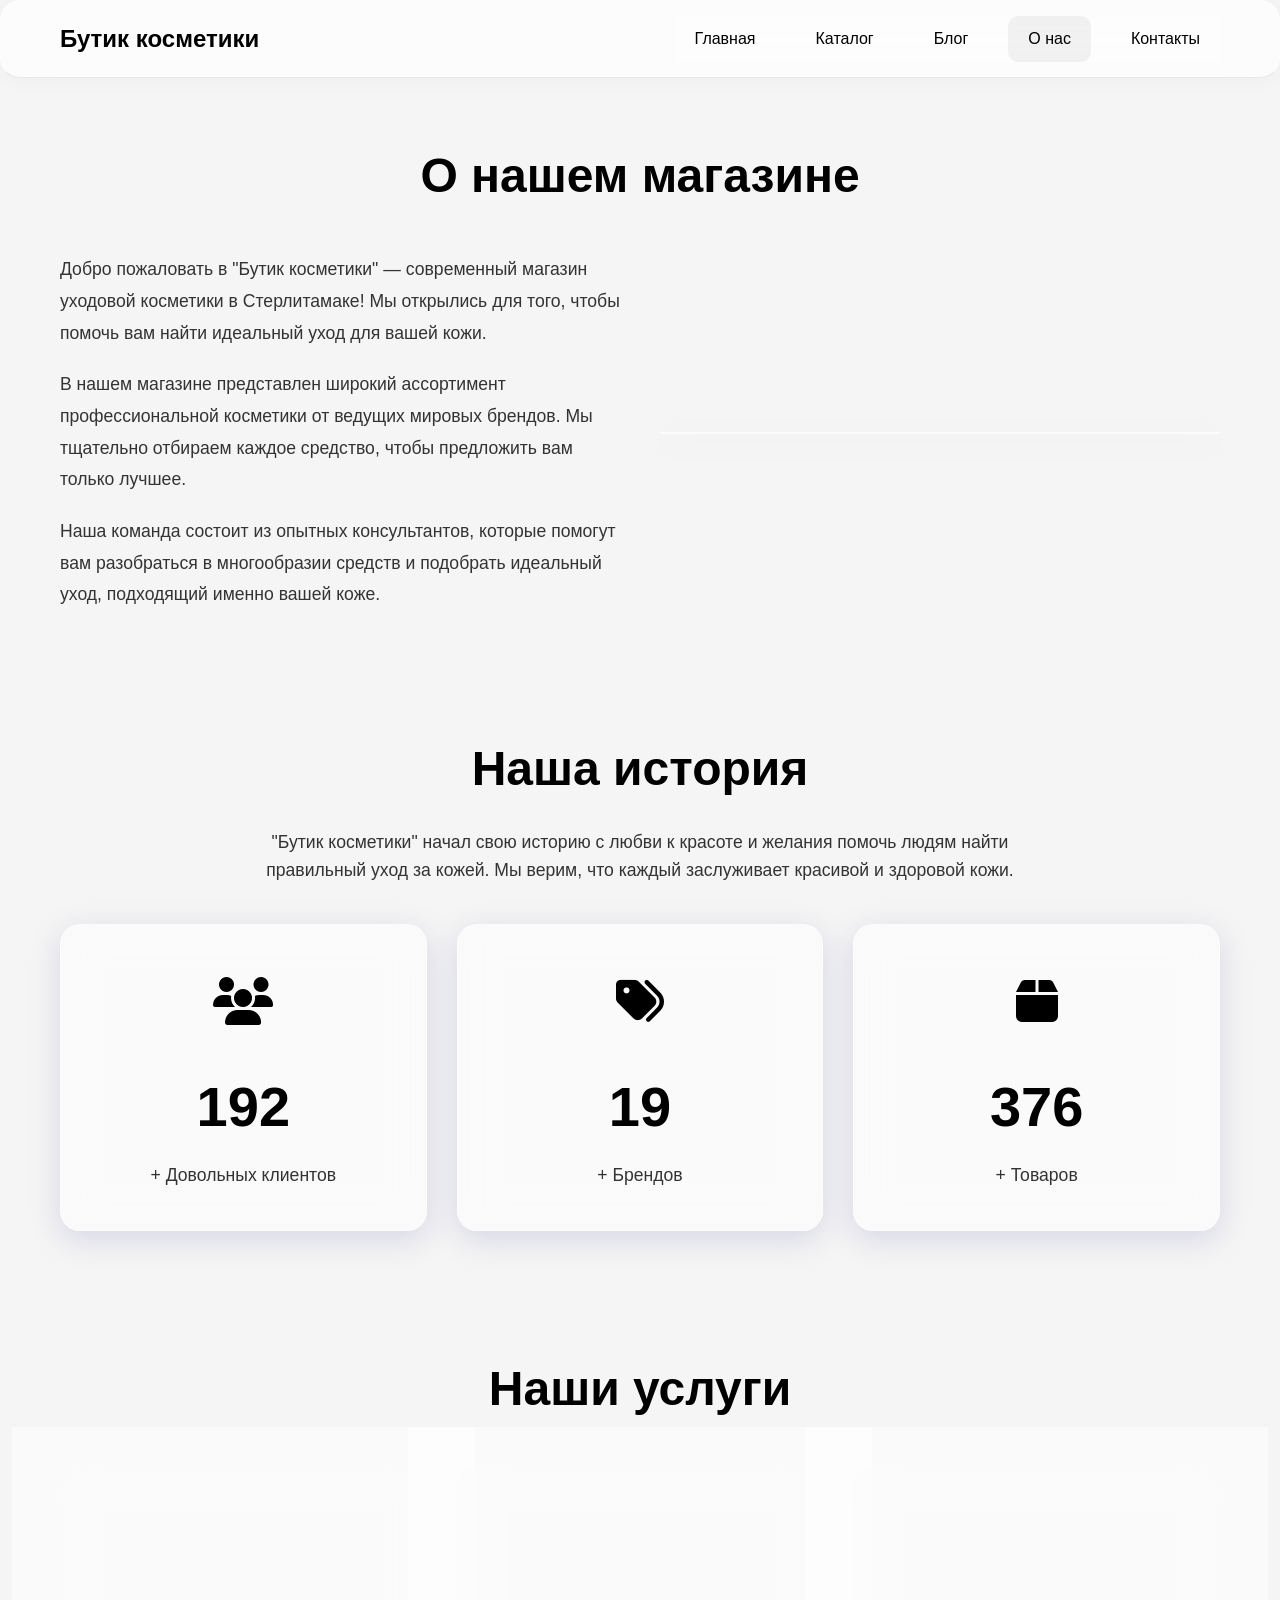
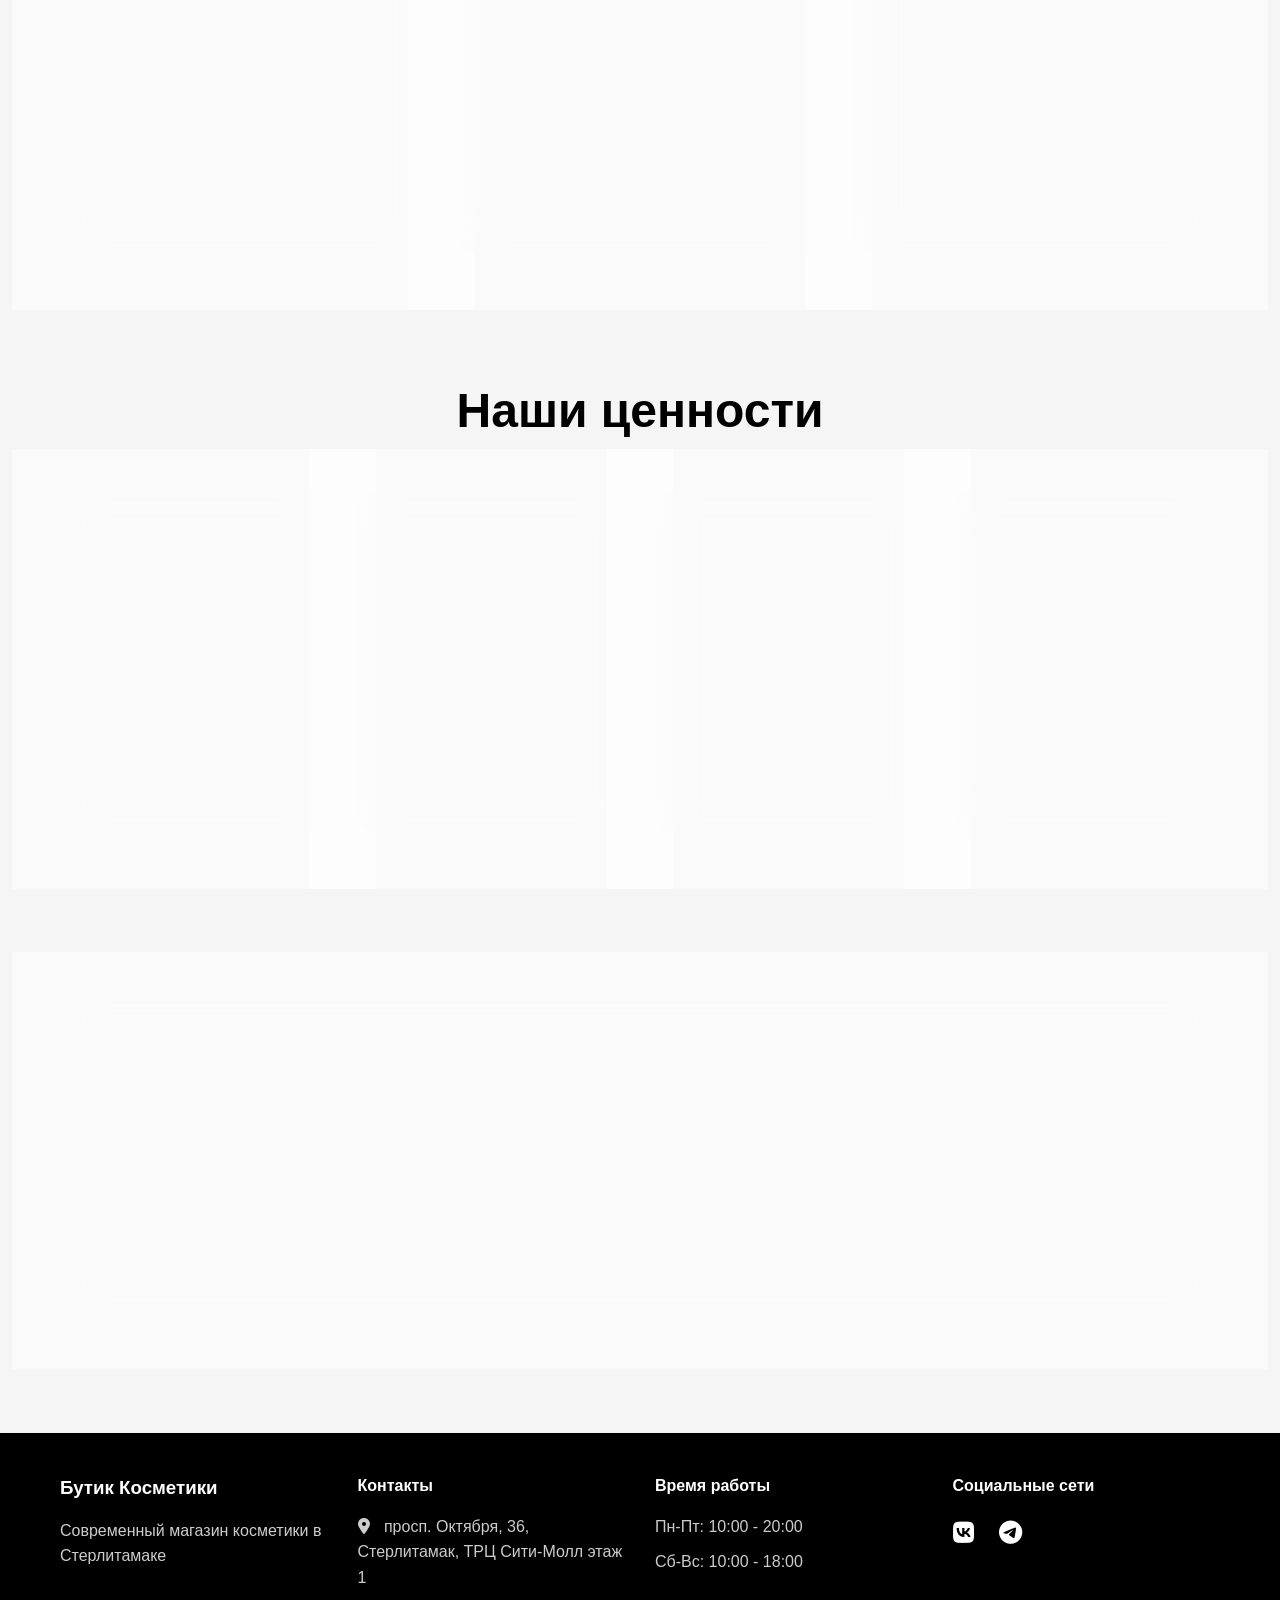
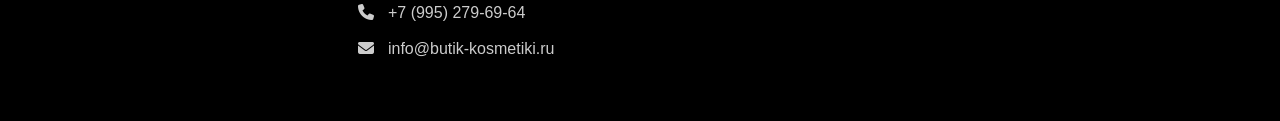
==== about.html @ d6175aa6 "Initial commit" ====
<!DOCTYPE html>
<html lang="ru">
<head>
    <meta charset="UTF-8">
    <meta name="viewport" content="width=device-width, initial-scale=1.0">
    <title>Бутик косметики - О нас</title>
    <link rel="stylesheet" href="css/style.css">
    <link rel="stylesheet" href="css/about.css">
    <link rel="stylesheet" href="https://cdnjs.cloudflare.com/ajax/libs/font-awesome/6.4.0/css/all.min.css">
</head>
<body>
    <!-- Header -->
    <header class="header glass">
        <div class="container">
            <div class="header-content">
                <div class="logo">
                    <h1>Бутик косметики</h1>
                </div>
                <button class="menu-toggle" aria-label="Меню">
                    <i class="fas fa-bars"></i>
                </button>
                <nav class="nav-menu">
                    <ul>
                        <li><a href="index.html">Главная</a></li>
                        <li><a href="catalog.html">Каталог</a></li>
                        <li><a href="blog.html">Блог</a></li>
                        <li><a href="about.html" class="active">О нас</a></li>
                        <li><a href="contacts.html">Контакты</a></li>
                    </ul>
                </nav>
            </div>
        </div>
        <nav class="nav-menu mobile-nav">
            <ul>
                <li><a href="index.html">Главная</a></li>
                <li><a href="catalog.html">Каталог</a></li>
                <li><a href="blog.html">Блог</a></li>
                <li><a href="about.html" class="active">О нас</a></li>
                <li><a href="contacts.html">Контакты</a></li>
            </ul>
        </nav>
    </header>

    <!-- Main Content -->
    <main>
        <!-- About Store Section -->
        <section class="section about-store-section">
            <div class="container">
                <h1 class="section-title">О нашем магазине</h1>
                <div class="about-content">
                    <div class="about-text">
                        <p>
                            Добро пожаловать в "Бутик косметики" — современный магазин уходовой косметики в Стерлитамаке! 
                            Мы открылись для того, чтобы помочь вам найти идеальный уход для вашей кожи.
                        </p>
                        <p>
                            В нашем магазине представлен широкий ассортимент профессиональной косметики от ведущих мировых брендов. 
                            Мы тщательно отбираем каждое средство, чтобы предложить вам только лучшее.
                        </p>
                        <p>
                            Наша команда состоит из опытных консультантов, которые помогут вам разобраться в многообразии средств 
                            и подобрать идеальный уход, подходящий именно вашей коже.
                        </p>
                    </div>
                    <div class="about-image glass">
                        <img src="https://allwebs.ru/images/2025/11/10/4cee4dd07ca005ee5d95bcd7363e2136.jpg" alt="Интерьер магазина" onerror="this.style.display='none'">
                    </div>
                </div>
            </div>
        </section>

        <!-- History Section -->
        <section class="section history-section">
            <div class="container">
                <h2 class="section-title">Наша история</h2>
                <p class="section-text">
                    "Бутик косметики" начал свою историю с любви к красоте и желания помочь людям 
                    найти правильный уход за кожей. Мы верим, что каждый заслуживает красивой и здоровой кожи.
                </p>
                <div class="stats-grid">
                    <div class="stat-card glass">
                        <div class="stat-icon">
                            <i class="fas fa-users"></i>
                        </div>
                        <div class="stat-number" data-target="500">0</div>
                        <div class="stat-label">+ Довольных клиентов</div>
                    </div>
                    <div class="stat-card glass">
                        <div class="stat-icon">
                            <i class="fas fa-tags"></i>
                        </div>
                        <div class="stat-number" data-target="50">0</div>
                        <div class="stat-label">+ Брендов</div>
                    </div>
                    <div class="stat-card glass">
                        <div class="stat-icon">
                            <i class="fas fa-box"></i>
                        </div>
                        <div class="stat-number" data-target="1000">0</div>
                        <div class="stat-label">+ Товаров</div>
                    </div>
                </div>
            </div>
        </section>

        <!-- Services Section -->
        <section class="section services-section">
            <div class="container">
                <h2 class="section-title">Наши услуги</h2>
                <div class="services-grid">
                    <div class="service-card glass">
                        <div class="service-icon">
                            <i class="fas fa-microscope"></i>
                        </div>
                        <h3>Диагностика кожи</h3>
                        <p>
                            Профессиональная диагностика состояния вашей кожи с помощью специального оборудования. 
                            Мы определим тип кожи, выявим проблемы и дадим рекомендации по уходу.
                        </p>
                    </div>
                    <div class="service-card glass">
                        <div class="service-icon">
                            <i class="fas fa-palette"></i>
                        </div>
                        <h3>Подбор косметики</h3>
                        <p>
                            Индивидуальный подбор косметики под ваш тип кожи и потребности. 
                            Наши консультанты помогут составить идеальный уходовый комплекс.
                        </p>
                    </div>
                    <div class="service-card glass">
                        <div class="service-icon">
                            <i class="fas fa-graduation-cap"></i>
                        </div>
                        <h3>Обучение уходу</h3>
                        <p>
                            Мы обучаем правильному использованию косметических средств и техникам ухода за кожей. 
                            Вы узнаете секреты профессионального ухода.
                        </p>
                    </div>
                </div>
            </div>
        </section>

        <!-- Values Section -->
        <section class="section values-section">
            <div class="container">
                <h2 class="section-title">Наши ценности</h2>
                <div class="values-grid">
                    <div class="value-card glass">
                        <div class="value-icon">
                            <i class="fas fa-user-circle"></i>
                        </div>
                        <h3>Индивидуальный подход</h3>
                        <p>Мы понимаем, что у каждого своя кожа, и подбираем уход персонально для вас.</p>
                    </div>
                    <div class="value-card glass">
                        <div class="value-icon">
                            <i class="fas fa-award"></i>
                        </div>
                        <h3>Качество</h3>
                        <p>Мы предлагаем только качественную косметику от проверенных производителей.</p>
                    </div>
                    <div class="value-card glass">
                        <div class="value-icon">
                            <i class="fas fa-user-md"></i>
                        </div>
                        <h3>Экспертность</h3>
                        <p>Наша команда состоит из опытных специалистов с глубокими знаниями в косметологии.</p>
                    </div>
                    <div class="value-card glass">
                        <div class="value-icon">
                            <i class="fas fa-handshake"></i>
                        </div>
                        <h3>Доверие</h3>
                        <p>Мы строим долгосрочные отношения с клиентами, основанные на доверии и профессионализме.</p>
                    </div>
                </div>
            </div>
        </section>

        <!-- CTA Section -->
        <section class="section cta-section">
            <div class="container">
                <div class="cta-content glass">
                    <h2>Готовы начать свой путь к красивой коже?</h2>
                    <p>Запишитесь на консультацию или посмотрите наш каталог товаров</p>
                    <div class="cta-buttons">
                        <button class="btn-primary" onclick="openConsultationModal()">
                            Записаться на консультацию
                        </button>
                        <a href="catalog.html" class="btn-secondary">Посмотреть каталог</a>
                    </div>
                </div>
            </div>
        </section>
    </main>

    <!-- Footer -->
    <footer class="footer">
        <div class="container">
            <div class="footer-content">
                <div class="footer-section">
                    <h3>Бутик Косметики</h3>
                    <p>Современный магазин косметики в Стерлитамаке</p>
                </div>
                <div class="footer-section">
                    <h4>Контакты</h4>
                    <p><i class="fas fa-map-marker-alt"></i> просп. Октября, 36, Стерлитамак, ТРЦ Сити-Молл этаж 1</p>
                    <p><i class="fas fa-phone"></i> +7 (995) 279-69-64</p>
                    <p><i class="fas fa-envelope"></i> info@butik-kosmetiki.ru</p>
                </div>
                <div class="footer-section">
                    <h4>Время работы</h4>
                    <p>Пн-Пт: 10:00 - 20:00</p>
                    <p>Сб-Вс: 10:00 - 18:00</p>
                </div>
                <div class="footer-section">
                    <h4>Социальные сети</h4>
                    <div class="social-links">
                        <a href="#" aria-label="VKontakte"><i class="fab fa-vk"></i></a>
                        <a href="https://t.me/cosmetics_boutique" aria-label="Telegram"><i class="fab fa-telegram"></i></a>
                    </div>
                </div>
            </div>
        </div>
    </footer>

    <!-- Consultation Modal -->
    <div id="consultationModal" class="modal">
        <div class="modal-content glass">
            <span class="close">&times;</span>
            <h2>Выберите способ связи:</h2>
            <div class="contact-buttons">
                <a href="https://t.me/annkazanskaya" class="btn-primary" target="_blank">
                    <i class="fab fa-telegram"></i> Telegram
                </a>
                <a href="https://wa.me/79952796964" class="btn-primary" target="_blank">
                    <i class="fab fa-whatsapp"></i> WhatsApp
                </a>
            </div>
        </div>
    </div>

    <script src="js/main.js"></script>
    <script src="js/about.js"></script>
</body>
</html>
---- css/style.css ----
/* Reset and Base Styles */
* {
    margin: 0;
    padding: 0;
    box-sizing: border-box;
}

:root {
    --primary-color: #000;
    --secondary-color: #fff;
    --gray-light: #f5f5f5;
    --gray-medium: #999;
    --gray-dark: #333;
    --glass-bg: rgba(255, 255, 255, 0.1);
    --glass-border: rgba(255, 255, 255, 0.2);
    --shadow: 0 8px 32px 0 rgba(31, 38, 135, 0.37);
    --transition: all 0.3s ease;
}

body {
    font-family: -apple-system, BlinkMacSystemFont, 'Segoe UI', Roboto, Oxygen, Ubuntu, Cantarell, sans-serif;
    line-height: 1.6;
    color: var(--primary-color);
    background: var(--gray-light);
    overflow-x: hidden;
}

.container {
    max-width: 1200px;
    margin: 0 auto;
    padding: 0 20px;
}

/* Glassmorphism Effect */
.glass {
    background: rgba(255, 255, 255, 0.5);
    backdrop-filter: blur(20px) saturate(180%);
    -webkit-backdrop-filter: blur(20px) saturate(180%);
    border-radius: 20px;
    border: 1px solid rgba(255, 255, 255, 0.3);
    box-shadow: 0 8px 32px 0 rgba(31, 38, 135, 0.15);
}

.glass-strong {
    background: rgba(255, 255, 255, 0.6);
    backdrop-filter: blur(20px);
    -webkit-backdrop-filter: blur(20px);
}

/* Header */
.header {
    position: sticky;
    top: 0;
    z-index: 1000;
    padding: 15px 0;
    background: rgba(255, 255, 255, 0.7);
    backdrop-filter: blur(30px) saturate(180%);
    -webkit-backdrop-filter: blur(30px) saturate(180%);
    border-bottom: 1px solid rgba(0, 0, 0, 0.08);
    box-shadow: 0 2px 20px rgba(0, 0, 0, 0.03);
}

.header-content {
    display: flex;
    justify-content: space-between;
    align-items: center;
    flex-wrap: wrap;
}

.logo h1 {
    font-size: 1.5rem;
    font-weight: 600;
    color: var(--primary-color);
}

.menu-toggle {
    background: none;
    border: none;
    font-size: 1.5rem;
    cursor: pointer;
    color: var(--primary-color);
    padding: 5px 10px;
    border-radius: 10px;
    transition: var(--transition);
}

.menu-toggle:hover {
    background: rgba(0, 0, 0, 0.05);
}

.nav-menu {
    display: none;
    position: absolute;
    top: 100%;
    left: 0;
    width: 100%;
    background: rgba(255, 255, 255, 0.85);
    backdrop-filter: blur(30px) saturate(180%);
    -webkit-backdrop-filter: blur(30px) saturate(180%);
    border-top: 1px solid rgba(0, 0, 0, 0.08);
    padding: 20px 0;
    box-shadow: 0 5px 30px rgba(0, 0, 0, 0.08);
}

.mobile-nav {
    display: none;
}

@media (max-width: 1023px) {
    .header .nav-menu:not(.mobile-nav) {
        display: none !important;
    }
    
    .header .mobile-nav {
        display: none;
        position: absolute;
        top: 100%;
        left: 0;
        width: 100%;
        background: rgba(255, 255, 255, 0.85);
        backdrop-filter: blur(30px) saturate(180%);
        -webkit-backdrop-filter: blur(30px) saturate(180%);
        border-top: 1px solid rgba(0, 0, 0, 0.08);
        padding: 20px 0;
        box-shadow: 0 5px 30px rgba(0, 0, 0, 0.08);
    }
    
    .header .mobile-nav.active {
        display: block;
    }
}

.nav-menu.active {
    display: block;
}

.nav-menu ul {
    list-style: none;
    padding: 0;
}

.nav-menu li {
    margin: 0;
}

.nav-menu a {
    display: block;
    padding: 15px 20px;
    color: var(--primary-color);
    text-decoration: none;
    transition: var(--transition);
    border-radius: 10px;
    margin: 5px 20px;
}

.nav-menu a:hover,
.nav-menu a.active {
    background: rgba(0, 0, 0, 0.05);
}

/* Buttons */
.btn-primary,
.btn-secondary {
    display: inline-block;
    padding: 12px 30px;
    border-radius: 25px;
    text-decoration: none;
    font-weight: 500;
    transition: var(--transition);
    border: none;
    cursor: pointer;
    font-size: 1rem;
}

.btn-primary {
    background: var(--primary-color);
    color: var(--secondary-color);
}

.btn-primary:hover {
    background: var(--gray-dark);
    transform: translateY(-2px);
    box-shadow: 0 5px 15px rgba(0, 0, 0, 0.2);
}

.btn-secondary {
    background: transparent;
    color: var(--primary-color);
    border: 2px solid var(--primary-color);
}

.btn-secondary:hover {
    background: var(--primary-color);
    color: var(--secondary-color);
}

/* Slider */
.slider {
    position: relative;
    width: 100%;
    height: 500px;
    overflow: hidden;
    margin-bottom: 60px;
    perspective: 1000px;
}

.slider-container {
    position: relative;
    width: 100%;
    height: 100%;
}

.slide {
    display: none;
    position: absolute;
    width: 100%;
    height: 120%;
    top: -10%;
    background: linear-gradient(135deg, #667eea 0%, #764ba2 100%);
    background-size: 200% 200%;
    animation: gradient 15s ease infinite;
    background-position: center;
    will-change: transform;
    opacity: 0;
    transition: opacity 1s ease-in-out, transform 1s ease-in-out;
    transform: scale(1.05);
}

@media (max-width: 768px) {
    .slide {
        height: 100%;
        top: 0;
    }
}

@keyframes gradient {
    0% { background-position: 0% 50%; }
    50% { background-position: 100% 50%; }
    100% { background-position: 0% 50%; }
}

.slide.active {
    display: flex;
    align-items: center;
    justify-content: flex-start;
    opacity: 1;
    transform: scale(1);
    z-index: 2;
}

.slide-content {
    padding: 40px;
    max-width: 600px;
    color: var(--secondary-color);
    animation: fadeInUp 0.8s ease;
    z-index: 3;
    position: relative;
}

@keyframes fadeInUp {
    from {
        opacity: 0;
        transform: translateY(30px);
    }
    to {
        opacity: 1;
        transform: translateY(0);
    }
}

.slide-content h2 {
    font-size: 2.5rem;
    margin-bottom: 20px;
    font-weight: 700;
    text-shadow: 2px 2px 4px rgba(0, 0, 0, 0.3);
}

.slide-content p {
    font-size: 1.2rem;
    margin-bottom: 30px;
    opacity: 0.95;
    text-shadow: 1px 1px 2px rgba(0, 0, 0, 0.2);
}

/* Slider Navigation Arrows */
.slider-nav {
    position: absolute;
    top: 50%;
    transform: translateY(-50%);
    background: rgba(255, 255, 255, 0.2);
    backdrop-filter: blur(10px);
    -webkit-backdrop-filter: blur(10px);
    border: 2px solid rgba(255, 255, 255, 0.3);
    color: var(--secondary-color);
    font-size: 2rem;
    width: 50px;
    height: 50px;
    border-radius: 50%;
    cursor: pointer;
    display: flex;
    align-items: center;
    justify-content: center;
    transition: var(--transition);
    z-index: 10;
    opacity: 0;
    visibility: hidden;
}

.slider:hover .slider-nav {
    opacity: 1;
    visibility: visible;
}

.slider-nav:hover {
    background: rgba(255, 255, 255, 0.3);
    border-color: rgba(255, 255, 255, 0.5);
    transform: translateY(-50%) scale(1.1);
}

.slider-nav.prev {
    left: 30px;
}

.slider-nav.next {
    right: 30px;
}

@media (max-width: 768px) {
    .slider-nav {
        display: none;
    }
}

.slider-dots {
    position: absolute;
    bottom: 30px;
    left: 50%;
    transform: translateX(-50%);
    display: flex;
    gap: 12px;
    z-index: 10;
    background: rgba(0, 0, 0, 0.2);
    backdrop-filter: blur(10px);
    -webkit-backdrop-filter: blur(10px);
    padding: 10px 20px;
    border-radius: 30px;
}

.dot {
    width: 14px;
    height: 14px;
    border-radius: 50%;
    background: rgba(255, 255, 255, 0.4);
    cursor: pointer;
    transition: var(--transition);
    border: 2px solid transparent;
}

.dot:hover {
    background: rgba(255, 255, 255, 0.7);
    transform: scale(1.2);
}

.dot.active {
    background: var(--secondary-color);
    border-color: rgba(255, 255, 255, 0.8);
    box-shadow: 0 0 10px rgba(255, 255, 255, 0.5);
}

/* Sections */
.section {
    padding: 60px 0;
}

.section-title {
    font-size: 2.5rem;
    text-align: center;
    margin-bottom: 20px;
    font-weight: 700;
}

.section-text {
    text-align: center;
    max-width: 800px;
    margin: 0 auto 40px;
    font-size: 1.1rem;
    color: var(--gray-dark);
}

/* Features Grid */
.features-grid {
    display: grid;
    grid-template-columns: repeat(auto-fit, minmax(250px, 1fr));
    gap: 30px;
    margin: 40px 0;
}

.feature-card {
    padding: 30px;
    text-align: center;
    transition: var(--transition);
}

.feature-card:hover {
    transform: translateY(-5px);
    box-shadow: 0 10px 40px rgba(0, 0, 0, 0.2);
}

.feature-card i {
    font-size: 3rem;
    margin-bottom: 20px;
    color: var(--primary-color);
}

.feature-card h3 {
    margin-bottom: 15px;
    font-size: 1.3rem;
}

/* Map Container */
.map-container {
    margin-top: 40px;
    padding: 20px;
    overflow: hidden;
}

/* Products Scroll */
.products-scroll {
    display: flex;
    gap: 20px;
    overflow-x: auto;
    padding: 20px 0;
    scroll-behavior: smooth;
    -webkit-overflow-scrolling: touch;
}

.products-scroll::-webkit-scrollbar {
    height: 8px;
}

.products-scroll::-webkit-scrollbar-track {
    background: var(--gray-light);
    border-radius: 10px;
    margin: 0 20px;
}

.products-scroll::-webkit-scrollbar-thumb {
    background: var(--gray-medium);
    border-radius: 10px;
}

.products-scroll::-webkit-scrollbar-thumb:hover {
    background: var(--gray-dark);
}

.product-card {
    min-width: 280px;
    background: var(--secondary-color);
    border-radius: 20px;
    overflow: hidden;
    box-shadow: 0 4px 15px rgba(0, 0, 0, 0.1);
    transition: var(--transition);
    cursor: pointer;
    text-decoration: none;
    color: inherit;
    display: block;
}

.product-card:hover {
    transform: translateY(-5px);
    box-shadow: 0 8px 25px rgba(0, 0, 0, 0.15);
}

.product-card img {
    width: 100%;
    height: 280px;
    object-fit: cover;
}

.product-card-content {
    padding: 20px;
}

.product-card-brand {
    font-size: 0.9rem;
    color: var(--gray-medium);
    margin-bottom: 5px;
}

.product-card-name {
    font-size: 1rem;
    font-weight: 600;
    margin-bottom: 10px;
    color: var(--primary-color);
}

.product-card-price {
    font-size: 1.3rem;
    font-weight: 700;
    color: var(--primary-color);
}

/* Footer */
.footer {
    background: var(--primary-color);
    color: var(--secondary-color);
    padding: 40px 0 20px;
    margin-top: 60px;
}

.footer-content {
    display: grid;
    grid-template-columns: repeat(auto-fit, minmax(250px, 1fr));
    gap: 30px;
    margin-bottom: 30px;
}

.footer-section h3,
.footer-section h4 {
    margin-bottom: 15px;
}

.footer-section p {
    margin-bottom: 10px;
    opacity: 0.8;
}

.footer-section i {
    margin-right: 10px;
}

.social-links {
    display: flex;
    gap: 15px;
}

.social-links a {
    color: var(--secondary-color);
    font-size: 1.5rem;
    transition: var(--transition);
}

.social-links a:hover {
    transform: translateY(-3px);
    opacity: 0.8;
}

/* Modal */
.modal {
    display: none;
    position: fixed;
    z-index: 2000;
    left: 0;
    top: 0;
    width: 100%;
    height: 100%;
    overflow: auto;
    background-color: rgba(0, 0, 0, 0.5);
    backdrop-filter: blur(5px);
    animation: fadeIn 0.3s ease;
}

@keyframes fadeIn {
    from { opacity: 0; }
    to { opacity: 1; }
}

.modal.active {
    display: flex;
    align-items: center;
    justify-content: center;
}

.modal-content {
    background: rgba(255, 255, 255, 0.85);
    backdrop-filter: blur(20px) saturate(180%);
    -webkit-backdrop-filter: blur(20px) saturate(180%);
    border: 1px solid rgba(255, 255, 255, 0.3);
    margin: 15% auto;
    padding: 40px;
    border-radius: 25px;
    max-width: 500px;
    width: 90%;
    position: relative;
    animation: slideUp 0.3s ease;
    box-shadow: 0 8px 32px 0 rgba(31, 38, 135, 0.2);
}

@keyframes slideUp {
    from {
        opacity: 0;
        transform: translateY(50px);
    }
    to {
        opacity: 1;
        transform: translateY(0);
    }
}

.close {
    position: absolute;
    right: 20px;
    top: 20px;
    font-size: 2rem;
    font-weight: bold;
    color: var(--primary-color);
    cursor: pointer;
    transition: var(--transition);
}

.close:hover {
    transform: rotate(90deg);
}

.contact-buttons {
    display: flex;
    flex-direction: column;
    gap: 15px;
    margin-top: 20px;
}

.contact-buttons .btn-primary {
    display: flex;
    align-items: center;
    justify-content: center;
    gap: 10px;
    text-align: center;
}

/* Text Center */
.text-center {
    text-align: center;
    margin-top: 30px;
}

/* Responsive */
@media (min-width: 768px) {
    .slide-content h2 {
        font-size: 3.5rem;
    }
    
    .section-title {
        font-size: 3rem;
    }
    
    .products-scroll {
        display: grid;
        grid-template-columns: repeat(2, 1fr);
        overflow-x: visible;
    }
}

@media (min-width: 1024px) {
    .menu-toggle {
        display: none;
    }
    
    .header-content {
        flex-wrap: nowrap;
        justify-content: space-between;
    }
    
    .header:not(.search-header) .nav-menu:not(.mobile-nav) {
        display: block;
        position: static;
        background: transparent;
        border: none;
        padding: 0;
        box-shadow: none;
        width: auto;
        order: 2;
    }
    
    .header:not(.search-header) .nav-menu:not(.mobile-nav) ul {
        display: flex;
        gap: 20px;
        margin: 0;
    }
    
    .header:not(.search-header) .nav-menu:not(.mobile-nav) a {
        margin: 0;
        padding: 10px 20px;
    }
    
    .header:not(.search-header) .mobile-nav {
        display: none !important;
    }
    
    .logo {
        order: 1;
    }
    
    .products-scroll {
        grid-template-columns: repeat(3, 1fr);
    }
    
    .slider {
        height: 700px;
    }
    
    .slide-content {
        max-width: 700px;
        padding: 60px;
    }
    
    .slide-content h2 {
        font-size: 4rem;
    }
    
    .slide-content p {
        font-size: 1.4rem;
    }
}

@media (max-width: 375px) {
    .slide-content h2 {
        font-size: 1.5rem;
    }
    
    .slide-content p {
        font-size: 0.9rem;
    }
    
    .section-title {
        font-size: 1.8rem;
    }
    
    .container {
        padding: 0 15px;
    }
    
    .btn-primary,
    .btn-secondary {
        padding: 10px 20px;
        font-size: 0.9rem;
    }
    
    .logo h1 {
        font-size: 1.2rem;
    }
}

@media (max-width: 320px) {
    .slide-content {
        padding: 20px;
    }
    
    .slide-content h2 {
        font-size: 1.3rem;
    }
    
    .section-title {
        font-size: 1.5rem;
    }
}

/* Utility Classes */
.fade-in {
    animation: fadeIn 0.6s ease;
}

.slide-up {
    animation: slideUp 0.6s ease;
}
---- css/about.css ----
/* About page styles */

.about-content {
    display: grid;
    grid-template-columns: 1fr 1fr;
    gap: 40px;
    align-items: center;
    margin-top: 40px;
}

.about-text {
    display: flex;
    flex-direction: column;
    gap: 20px;
}

.about-text p {
    font-size: 1.1rem;
    line-height: 1.8;
    color: var(--gray-dark);
}

.about-image {
    width: 100%;
    border-radius: 20px;
    overflow: hidden;
}

.about-image img {
    width: 100%;
    height: auto;
    display: block;
    object-fit: cover;
    min-height: 300px;
    border-radius: 20px;
}

.about-image img[src=""],
.about-image img:not([src]) {
    display: none;
}

.stats-grid {
    display: grid;
    grid-template-columns: repeat(auto-fit, minmax(250px, 1fr));
    gap: 30px;
    margin-top: 40px;
}

.stat-card {
    padding: 40px 30px;
    text-align: center;
    transition: var(--transition);
}

.stat-card:hover {
    transform: translateY(-5px);
    box-shadow: 0 10px 40px rgba(0, 0, 0, 0.2);
}

.stat-icon {
    font-size: 3rem;
    color: var(--primary-color);
    margin-bottom: 20px;
}

.stat-number {
    font-size: 3.5rem;
    font-weight: 700;
    color: var(--primary-color);
    margin-bottom: 10px;
}

.stat-label {
    font-size: 1.1rem;
    color: var(--gray-dark);
}

.services-grid {
    display: grid;
    grid-template-columns: repeat(auto-fit, minmax(300px, 1fr));
    gap: 30px;
    margin-top: 40px;
}

.service-card {
    padding: 40px 30px;
    text-align: center;
    transition: var(--transition);
}

.service-card:hover {
    transform: translateY(-5px);
    box-shadow: 0 10px 40px rgba(0, 0, 0, 0.2);
}

.service-icon {
    font-size: 4rem;
    color: var(--primary-color);
    margin-bottom: 20px;
}

.service-card h3 {
    font-size: 1.5rem;
    margin-bottom: 15px;
    color: var(--primary-color);
}

.service-card p {
    line-height: 1.6;
    color: var(--gray-dark);
}

.values-grid {
    display: grid;
    grid-template-columns: repeat(auto-fit, minmax(250px, 1fr));
    gap: 30px;
    margin-top: 40px;
}

.value-card {
    padding: 30px;
    text-align: center;
    transition: var(--transition);
}

.value-card:hover {
    transform: translateY(-5px);
    box-shadow: 0 10px 40px rgba(0, 0, 0, 0.2);
}

.value-icon {
    font-size: 3rem;
    color: var(--primary-color);
    margin-bottom: 20px;
}

.value-card h3 {
    font-size: 1.3rem;
    margin-bottom: 15px;
    color: var(--primary-color);
}

.value-card p {
    line-height: 1.6;
    color: var(--gray-dark);
}

.cta-content {
    padding: 60px 40px;
    text-align: center;
    margin-top: 40px;
}

.cta-content h2 {
    font-size: 2.5rem;
    margin-bottom: 20px;
    color: var(--primary-color);
}

.cta-content p {
    font-size: 1.2rem;
    margin-bottom: 30px;
    color: var(--gray-dark);
}

.cta-buttons {
    display: flex;
    gap: 20px;
    justify-content: center;
    flex-wrap: wrap;
}

/* Responsive */
@media (max-width: 768px) {
    .about-content {
        grid-template-columns: 1fr;
    }
    
    .stat-number {
        font-size: 2.5rem;
    }
    
    .cta-content {
        padding: 40px 20px;
    }
    
    .cta-content h2 {
        font-size: 2rem;
    }
    
    .cta-buttons {
        flex-direction: column;
        align-items: stretch;
    }
    
    .cta-buttons .btn-primary,
    .cta-buttons .btn-secondary {
        width: 100%;
        text-align: center;
    }
}
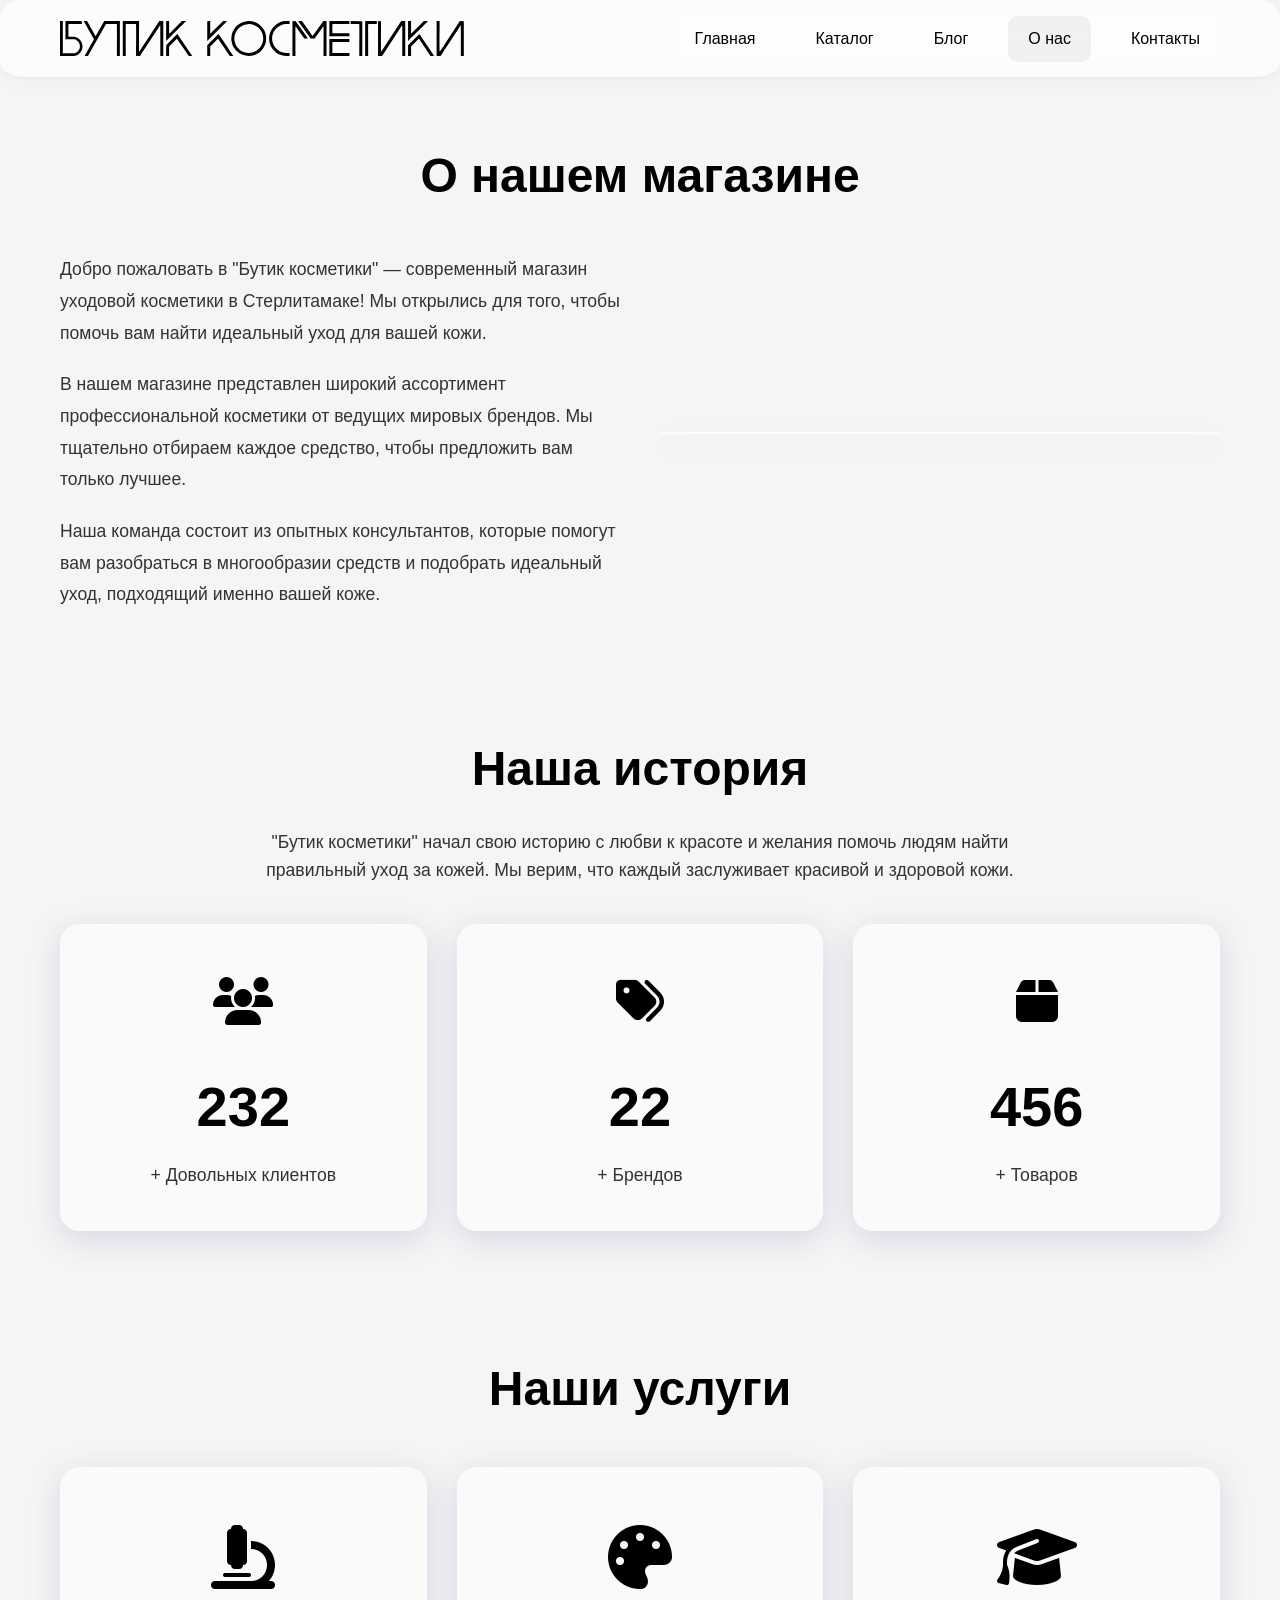
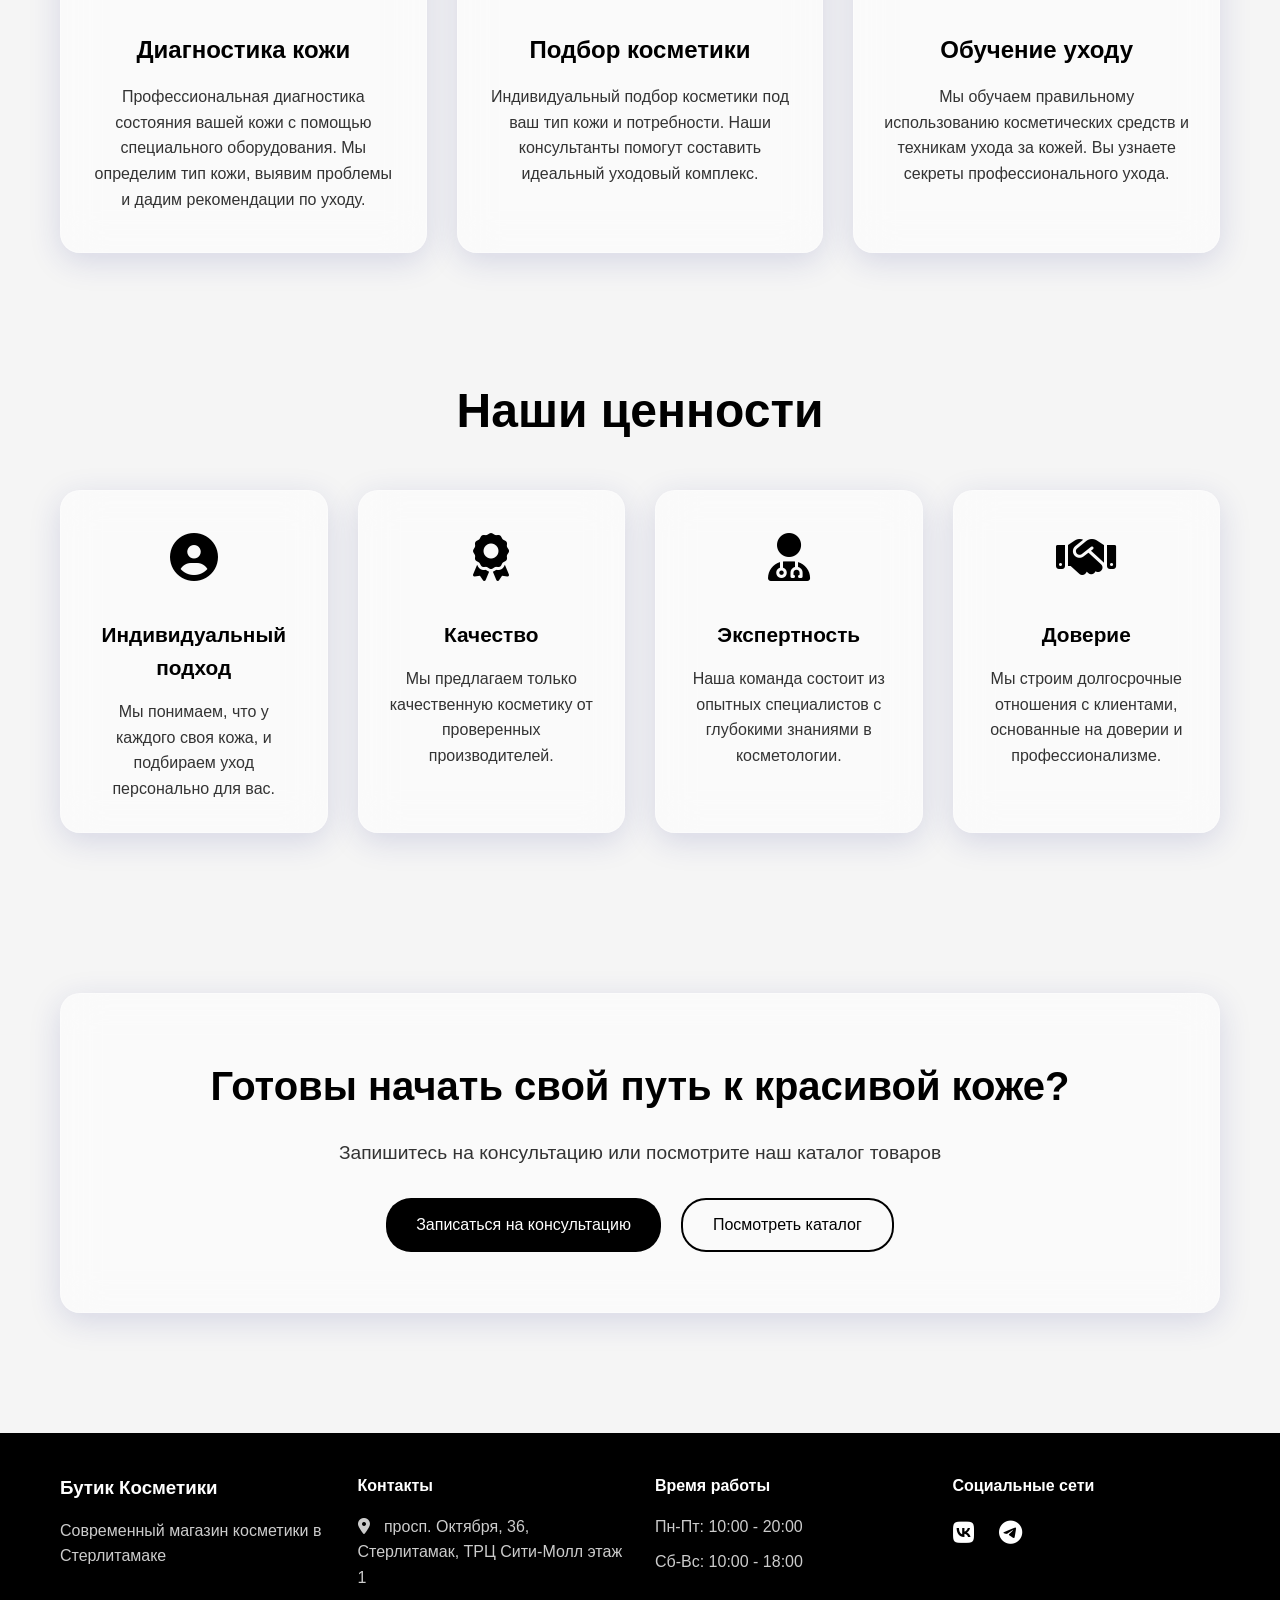
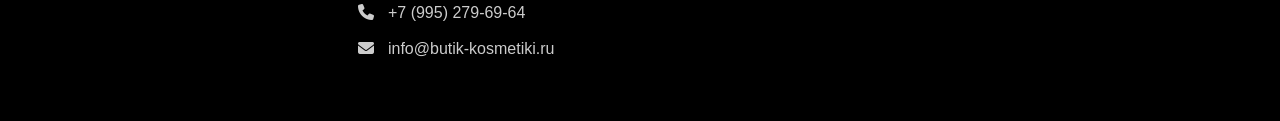
==== commit 8166a211: "Обновление карточек, логотип" ====
--- a/about.html
+++ b/about.html
@@ -14,7 +14,9 @@
         <div class="container">
             <div class="header-content">
                 <div class="logo">
-                    <h1>Бутик косметики</h1>
+                    <a href="index.html" class="logo-link">
+                       <img src="images/logo.svg" alt="Бутик косметики" class="logo-img">
+                    </a>
                 </div>
                 <button class="menu-toggle" aria-label="Меню">
                     <i class="fas fa-bars"></i>
--- a/css/style.css
+++ b/css/style.css
@@ -73,6 +73,30 @@
     color: var(--primary-color);
 }
 
+.logo-link {
+    text-decoration: none;
+    display: flex;
+    align-items: center;
+}
+
+.logo-img {
+    height: 35px;
+    width: auto;
+    transition: var(--transition);
+}
+
+.logo-img:hover {
+    transform: scale(1.05);
+    opacity: 0.9;
+}
+
+/* Для мобильных */
+@media (max-width: 768px) {
+    .logo-img {
+        height: 30px;
+    }
+}
+
 .menu-toggle {
     background: none;
     border: none;
@@ -117,12 +141,10 @@
         top: 100%;
         left: 0;
         width: 100%;
-        background: rgba(255, 255, 255, 0.85);
-        backdrop-filter: blur(30px) saturate(180%);
-        -webkit-backdrop-filter: blur(30px) saturate(180%);
-        border-top: 1px solid rgba(0, 0, 0, 0.08);
+        background: rgba(255, 255, 255, 1);
+        border-top: 1px solid rgba(0, 0, 0, 0.1);
         padding: 20px 0;
-        box-shadow: 0 5px 30px rgba(0, 0, 0, 0.08);
+        box-shadow: 0 5px 30px rgba(0, 0, 0, 0.15);
     }
     
     .header .mobile-nav.active {
@@ -224,6 +246,63 @@
     opacity: 0;
     transition: opacity 1s ease-in-out, transform 1s ease-in-out;
     transform: scale(1.05);
+    overflow: hidden;
+}
+
+/* Video slide (first slide) */
+.slide-video {
+    background: #000;
+}
+
+.slide-background-video {
+    position: absolute;
+    top: 0;
+    left: 0;
+    width: 100%;
+    height: 100%;
+    object-fit: cover;
+    z-index: 1;
+}
+
+/* Ensure video covers entire slide and maintains aspect ratio */
+.slide-video video {
+    position: absolute;
+    top: 0;
+    left: 0;
+    width: 100%;
+    height: 100%;
+    object-fit: cover;
+}
+
+/* Image slide (third slide) */
+.slide-image {
+    background: transparent;
+}
+
+.slide-background-image {
+    position: absolute;
+    top: 0;
+    left: 0;
+    width: 100%;
+    height: 100%;
+    background-image: url('https://allwebs.ru/images/2025/11/10/1a5f01da1527188c4a3e51c10c097a0e.jpg');
+    background-size: cover;
+    background-position: center;
+    background-repeat: no-repeat;
+    z-index: 1;
+}
+
+/* Overlay for darkening (15% = 0.15 opacity) */
+.slide-video .slide-overlay,
+.slide-image .slide-overlay {
+    position: absolute;
+    top: 0;
+    left: 0;
+    width: 100%;
+    height: 100%;
+    background: rgba(0, 0, 0, 0.15);
+    z-index: 2;
+    pointer-events: none;
 }
 
 @media (max-width: 768px) {
@@ -231,6 +310,18 @@
         height: 100%;
         top: 0;
     }
+    
+    .slide-background-video {
+        width: 100%;
+        height: 100%;
+        min-width: 100%;
+        min-height: 100%;
+    }
+    
+    .slide-background-image {
+        background-attachment: scroll;
+    }
+    
 }
 
 @keyframes gradient {
@@ -269,8 +360,9 @@
 }
 
 .slide-content h2 {
-    font-size: 2.5rem;
-    margin-bottom: 20px;
+    font-size: 2.0rem;
+    line-height: 1.2;
+    margin-bottom: 10px;
     font-weight: 700;
     text-shadow: 2px 2px 4px rgba(0, 0, 0, 0.3);
 }
@@ -463,7 +555,8 @@
     cursor: pointer;
     text-decoration: none;
     color: inherit;
-    display: block;
+    display: flex;
+    flex-direction: column;
 }
 
 .product-card:hover {
@@ -474,11 +567,16 @@
 .product-card img {
     width: 100%;
     height: 280px;
-    object-fit: cover;
+    object-fit: contain;
+    background-color: #f8f8f8;
+    flex-shrink: 0; 
 }
 
 .product-card-content {
     padding: 20px;
+    flex-grow: 1;
+    display: flex;
+    flex-direction: column;
 }
 
 .product-card-brand {
